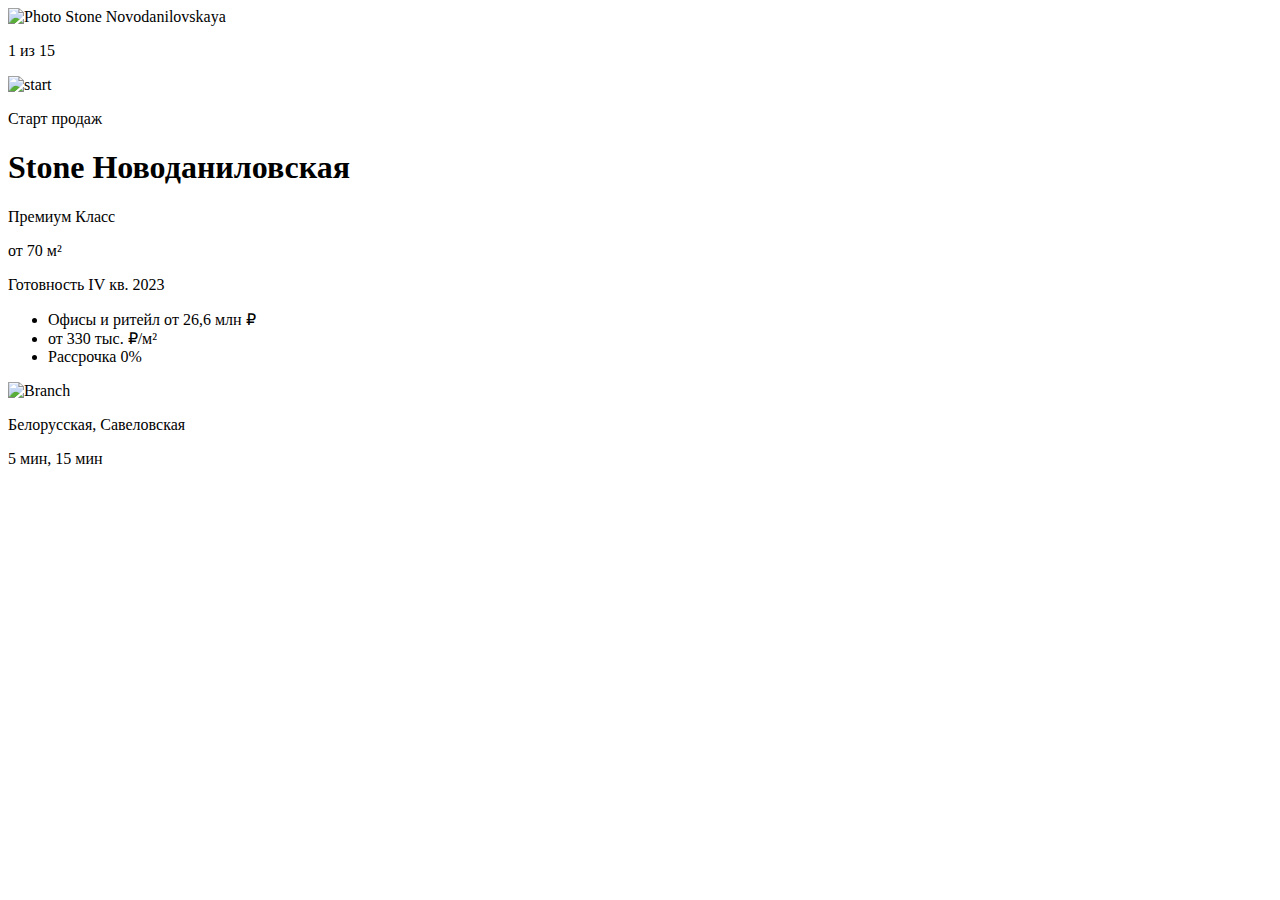
==== index.html @ c44adc2f "Add files via upload" ====
<!DOCTYPE html>
<html lang="en">
<head>
    <meta charset="UTF-8">
    <meta name="viewport" content="width=device-width, initial-scale=1.0">
    <title>Document</title>
    <link rel="stylesheet" href="CSS/style.css">
    <link rel="stylesheet" href="CSS/normolize.css">
</head>
<body>
    <div class="content">
        <div class="img-building">
            <picture>
                <img src="/img/B_ 1.png" alt="Photo Stone Novodanilovskaya">
            </picture>
            <div class="page">
                <p>1 из 15</p>
            </div>
        </div>
        <div class="container">
                <div>
                    <div class="start">
                        <img class="start-img" src="img/Bolt.svg" alt="start">
                        <p class="start-text">Старт продаж</p>
                    </div>
                    <h1 class="title">Stone Новоданиловская</h1>
                    <p class="title-desc">Премиум Класс</p>
                </div>
                <div class="property">
                    <div class="property-box">
                        <p>от&nbsp;70&nbsp;м&sup2;</p>
                    </div>
                    <div class="property-box">
                        <p>Готовность IV&nbsp;кв.&nbsp;2023</p>
                    </div>
                </div>
            <ul>
                <li>Офисы и&nbsp;ритейл от&nbsp;26,6 млн&nbsp;₽</li>
                <li>от&nbsp;330&nbsp;тыс. ₽/м&sup2;</li>
                <li>Рассрочка&nbsp;0%</li>
            </ul>
            <div class="location">
                <picture>
                    <img class="location-img" src="img/Group 1321314071.svg" alt="Branch">
                </picture>
                <p class="location-underground">Белорусская, Савеловская</p>
                <p class="location-time">5 мин, 15 мин</p>
            </div>
        </div>
    </div>
</body>
</html>
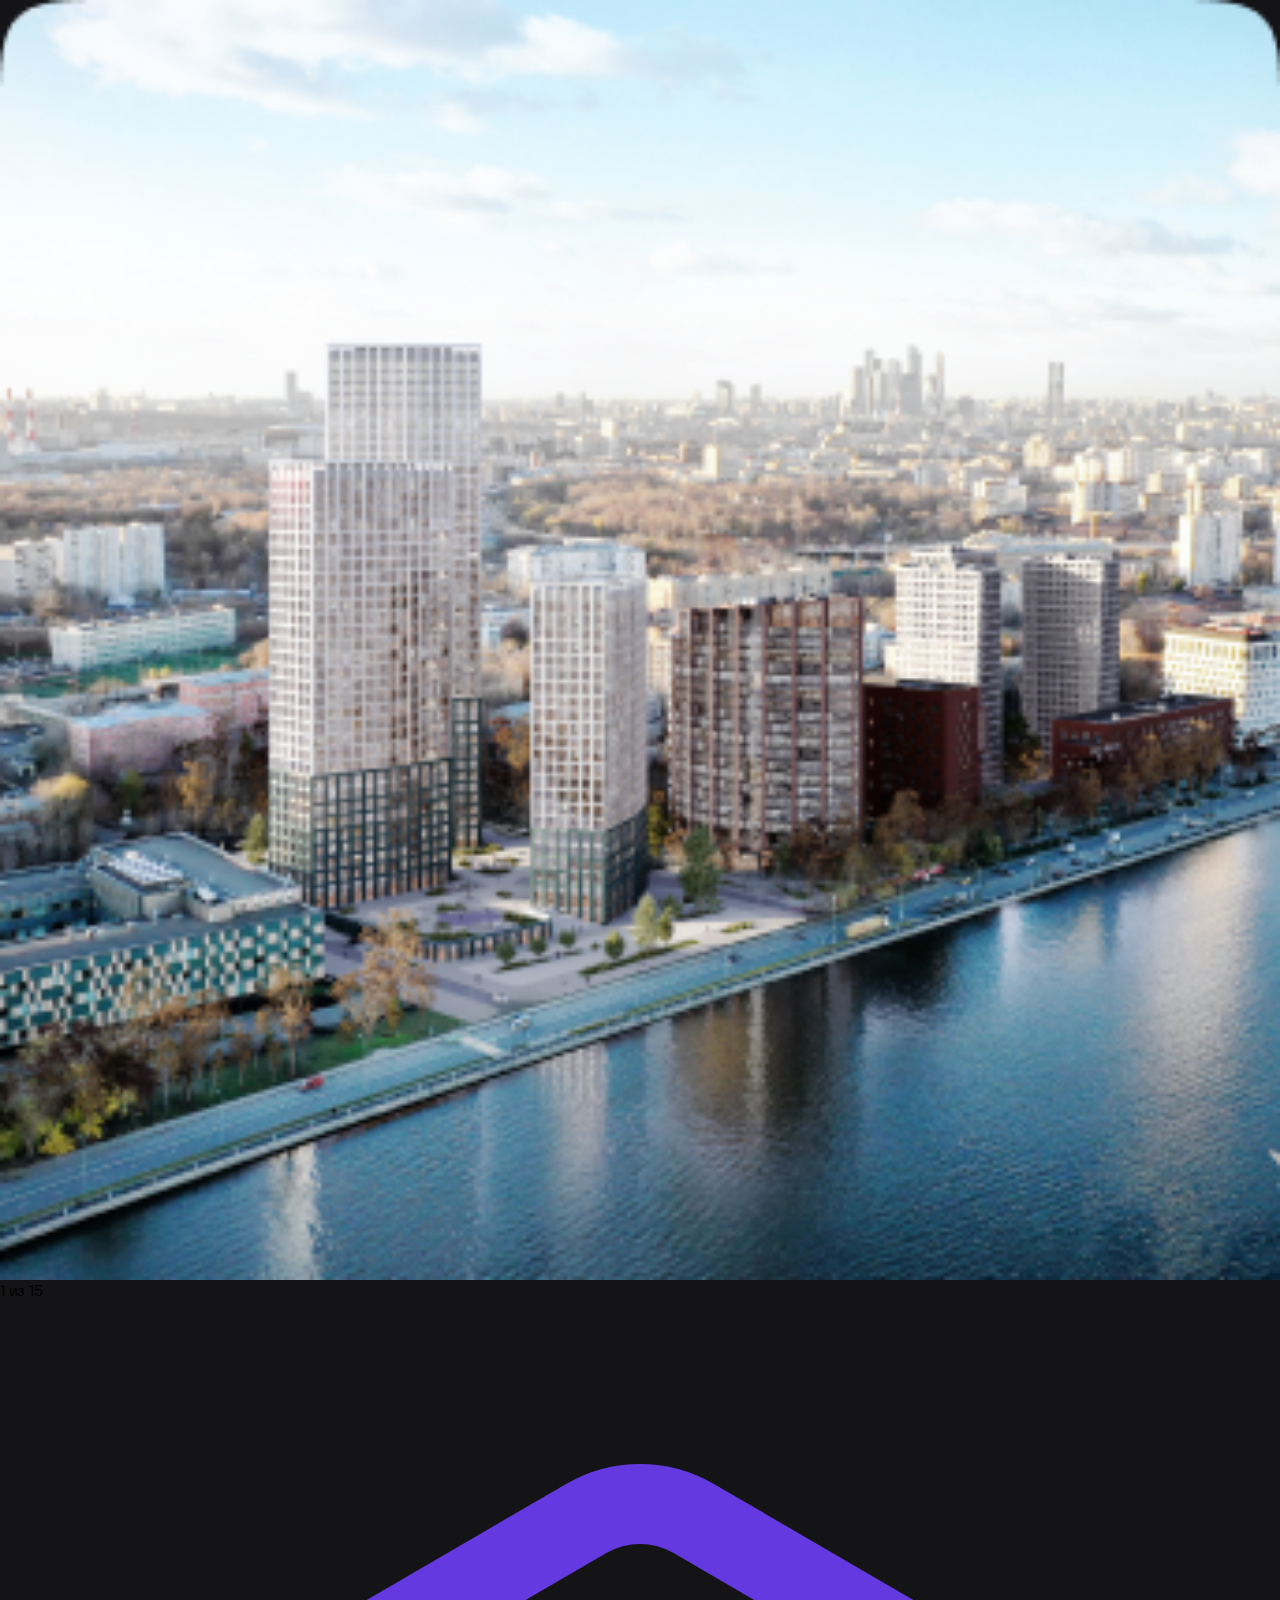
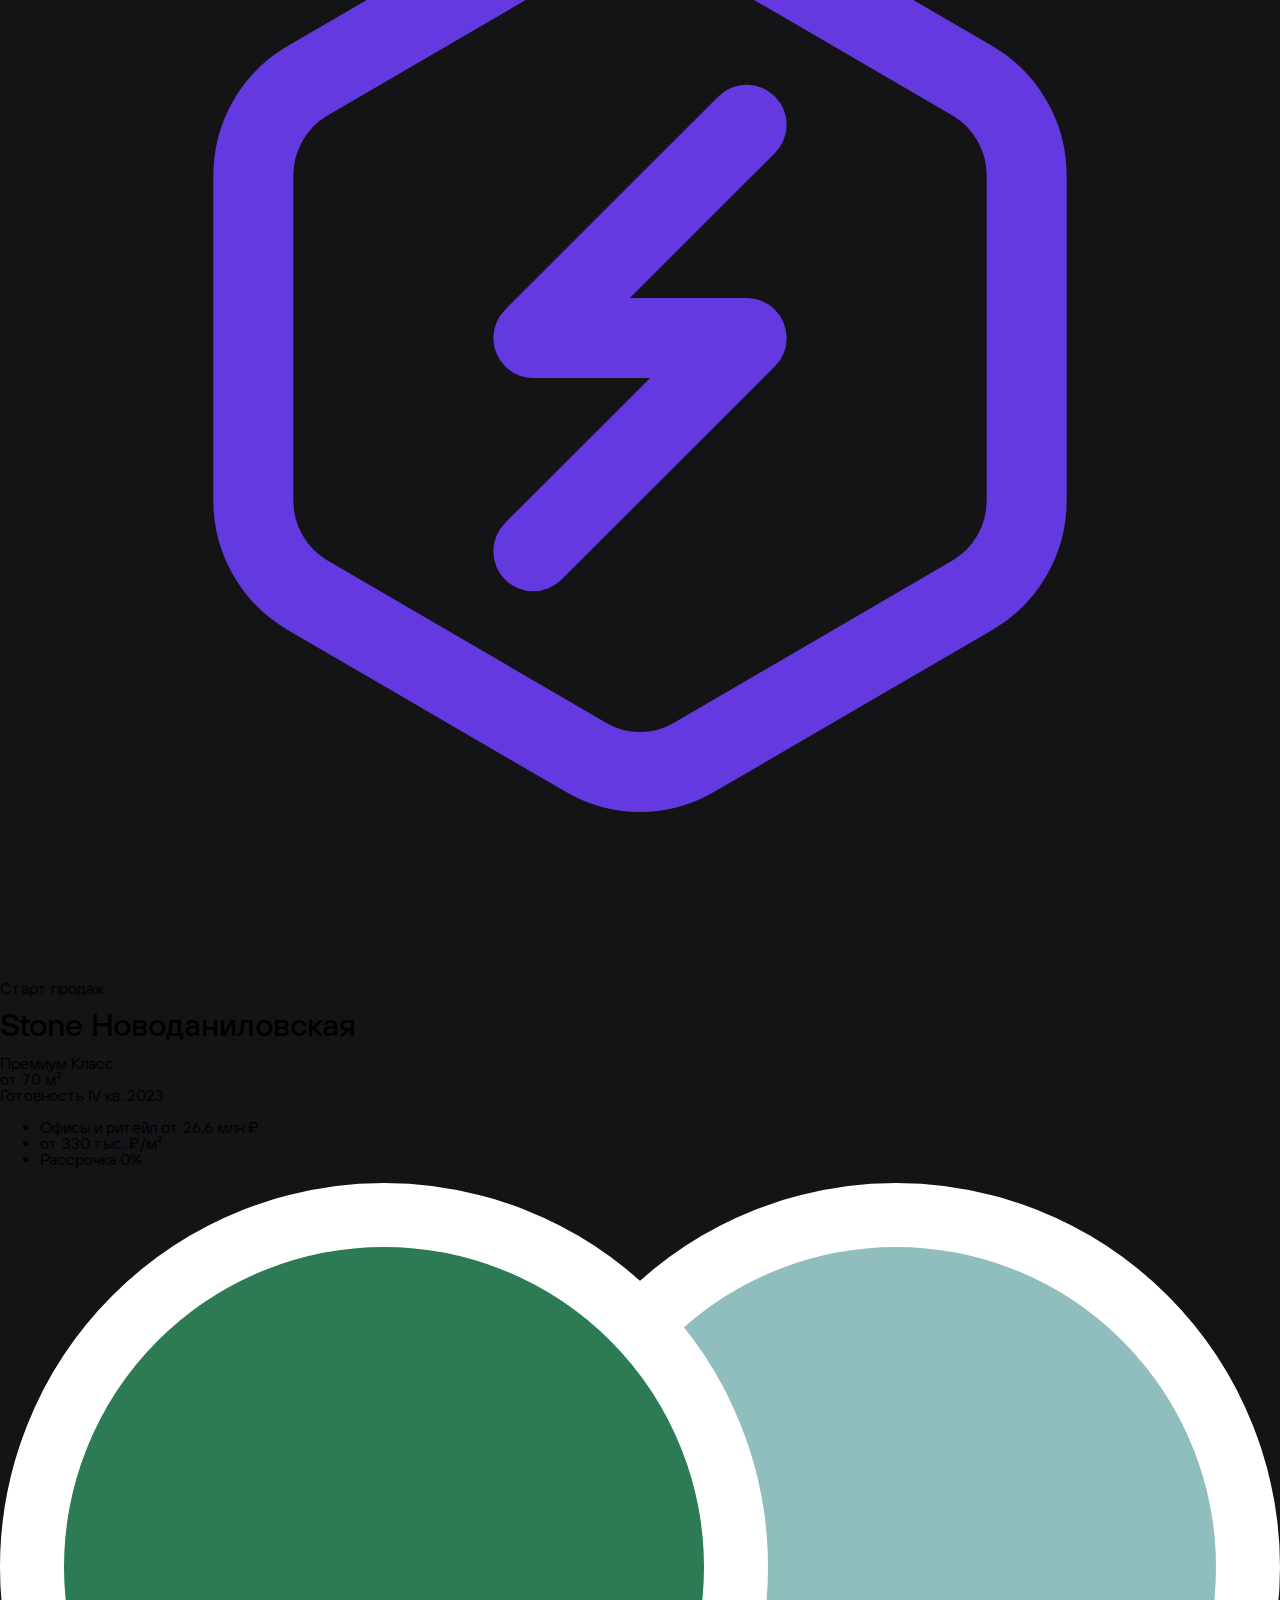
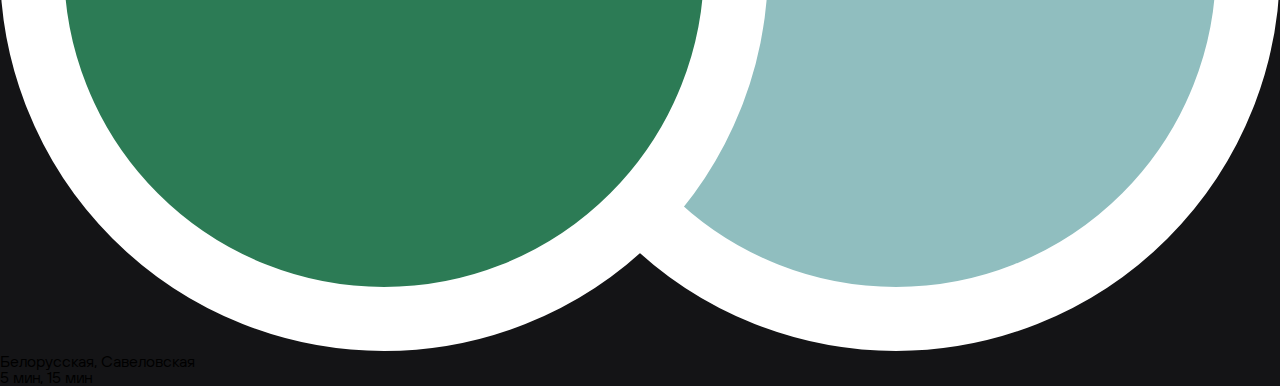
==== commit 658c74fa: "Update index.html" ====
--- a/index.html
+++ b/index.html
@@ -5,7 +5,7 @@
     <meta name="viewport" content="width=device-width, initial-scale=1.0">
     <title>Document</title>
     <link rel="stylesheet" href="CSS/style.css">
-    <link rel="stylesheet" href="CSS/normolize.css">
+    <link rel="stylesheet" href="CSS/normalize.css">
 </head>
 <body>
     <div class="content">
@@ -49,4 +49,4 @@
         </div>
     </div>
 </body>
-</html>+</html>
--- a/CSS/style.css
+++ b/CSS/style.css
@@ -0,0 +1,154 @@
+@font-face {
+    font-family: 'TTHoves';
+    src: local('TTHoves-Medium'), url('../fonts/TTHoves-Medium.woff') format("woff"),
+    local('TTHoves-Medium'), url('../fonts/TTHoves-Medium.woff2') format("woff2"),
+    local('TTHoves-Medium'), url('../fonts/TTHoves-Medium.ttf') format("ttf");
+    font-weight: 600;
+    font-style: normal;
+    font-display: swap;
+}
+
+@font-face {
+    font-family: 'TTHoves';
+    src: local('TTHoves-Regular'), url('../fonts/TTHoves-Regular.woff') format("woff"),
+    local('TTHoves-Medium'), url('../fonts/TTHoves-Regular.woff2') format("woff2"),
+    local('TTHoves-Medium'), url('../fonts/TTHoves-Regular.ttf') format("ttf");
+    font-weight: 400;
+    font-style: normal;
+    font-display: swap;
+}
+
+body{
+    font-family: 'TTHoves', sans-serif;
+    line-height: 16px;
+    font-weight: 400;
+    background-color: #141416;
+}
+
+img {
+    width: 100%;
+}
+
+
+p {
+    margin: 0;
+}
+
+h1 {
+    margin: 0;
+}
+
+
+@media (max-width: 768px) {
+
+    .content {
+        width: 343px;
+        background-color: #FFFFFF;
+        border-radius: 18px;
+    }
+
+
+    .container {
+        padding: 24px;
+    }
+
+    .img-building {
+        width: 343px;
+        height: 343px;
+        position: relative;
+    }
+    .page {
+        position: absolute;
+        bottom: -10px;
+        left: 50%;
+        transform: translate(-50%, -50%);
+        padding: 8px 16px;
+        background-color: #141416;
+        border-radius: 130px;
+
+    }
+    .page p {
+        color: #FFFFFF;
+        font-size: 12px;
+    }
+
+    .start {
+        display: flex;
+    }
+
+    .start-img {
+        width: 16px;
+    }
+
+    .start-text {
+        font-size: 12px;
+        font-weight: 400;
+        color: #6439DF
+    }
+
+    .title {
+        color: #141416;
+        margin: 8px 0;
+        font-size: 24px;
+    }
+
+    .title-desc {
+        color: #777E90;
+        padding-top: 4px;
+        font-size: 12px;
+    }
+
+    .property {
+        display: flex;
+        flex-direction: row;
+        margin-top: 16px;
+    }
+
+    .property-box {
+        border: 1px solid #E6E8EC;
+        border-radius: 130px;
+        padding: 13px 26px;
+        margin-right: 4px;
+    }
+
+    .property-box p {
+        font-weight: 600;
+        font-size: 12px;
+        color: #353945;
+    }
+
+    .container ul {
+        list-style-image: url(img/Ellipse\ 32.svg);
+        padding-left: 6px;
+        border-bottom: 1px solid #E6E8EC;
+        padding-bottom: 16px;
+    }
+
+    .container ul li{
+        color: #353945;
+        margin-top: 18px;
+        font-size: 12px;
+        padding-left: 14px;
+    }
+
+    .location {
+        display: flex;
+        flex-direction: row;
+    }
+
+    .location-img {
+        width: 21px;
+    }
+
+    .location-underground {
+        font-weight: 600;
+        margin: 0 8px;
+        color : #353945;
+        font-size: 12px;
+    }
+
+    .location-time {
+        color: #777E90;
+        font-size: 12px;
+    }
+}
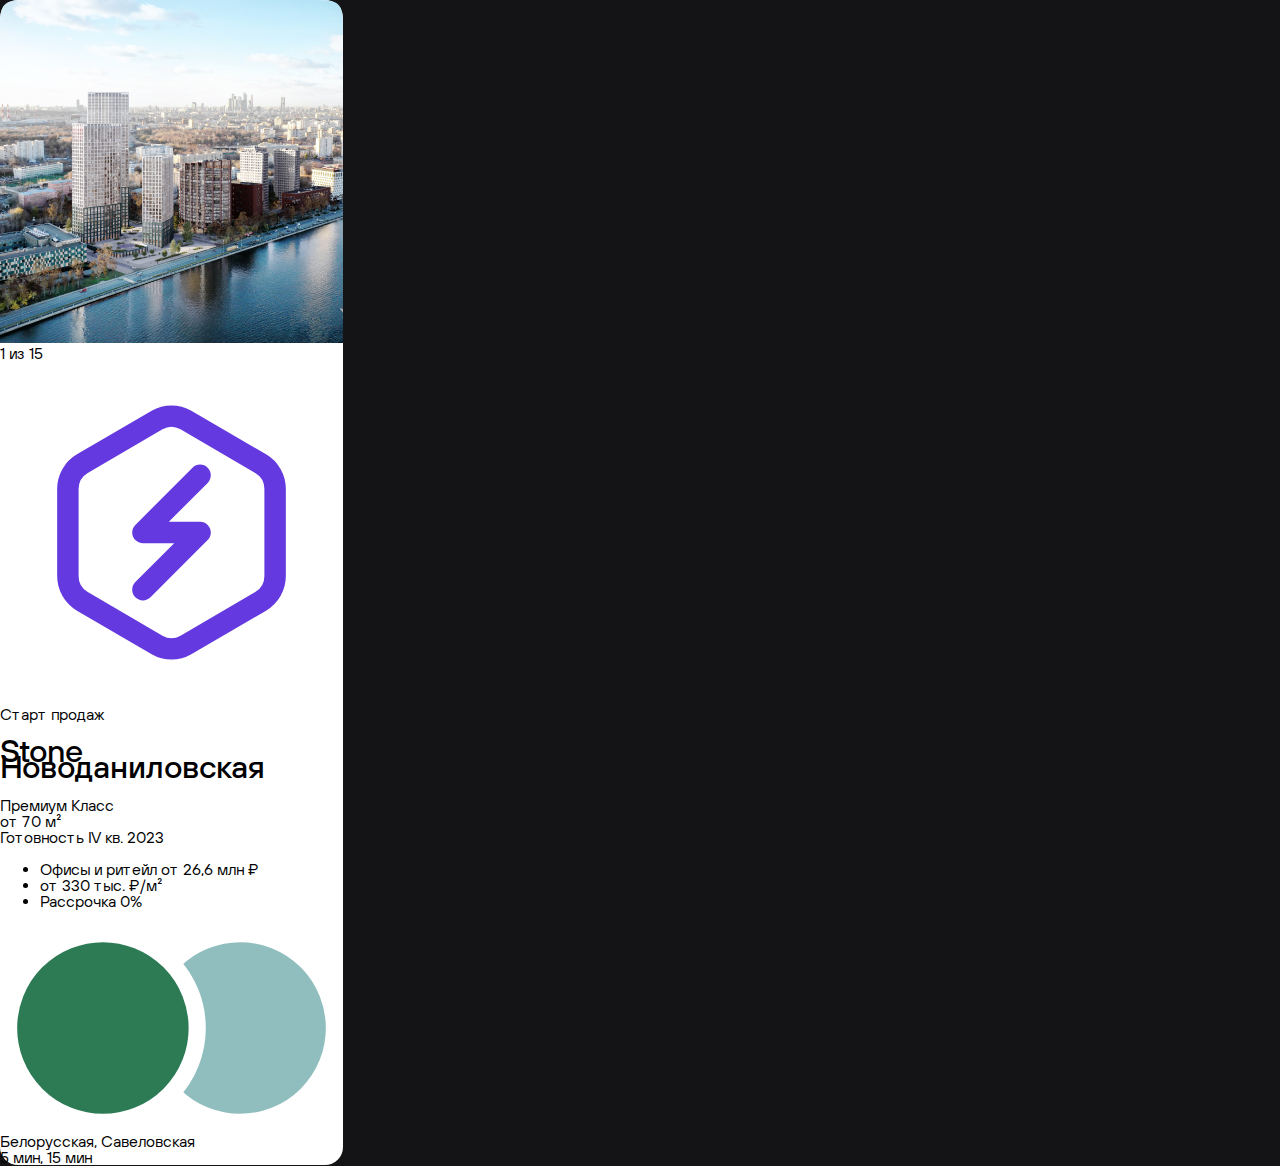
==== commit c5050365: "Update index.html" ====
--- a/index.html
+++ b/index.html
@@ -11,7 +11,7 @@
     <div class="content">
         <div class="img-building">
             <picture>
-                <img src="/img/B_ 1.png" alt="Photo Stone Novodanilovskaya">
+                <img src="img/B_ 1.png" alt="Photo Stone Novodanilovskaya">
             </picture>
             <div class="page">
                 <p>1 из 15</p>
--- a/CSS/style.css
+++ b/CSS/style.css
@@ -38,15 +38,14 @@
     margin: 0;
 }
 
+.content {
+    width: 343px;
+    background-color: #FFFFFF;
+    border-radius: 18px;
+}
+
 
 @media (max-width: 768px) {
-
-    .content {
-        width: 343px;
-        background-color: #FFFFFF;
-        border-radius: 18px;
-    }
-
 
     .container {
         padding: 24px;
